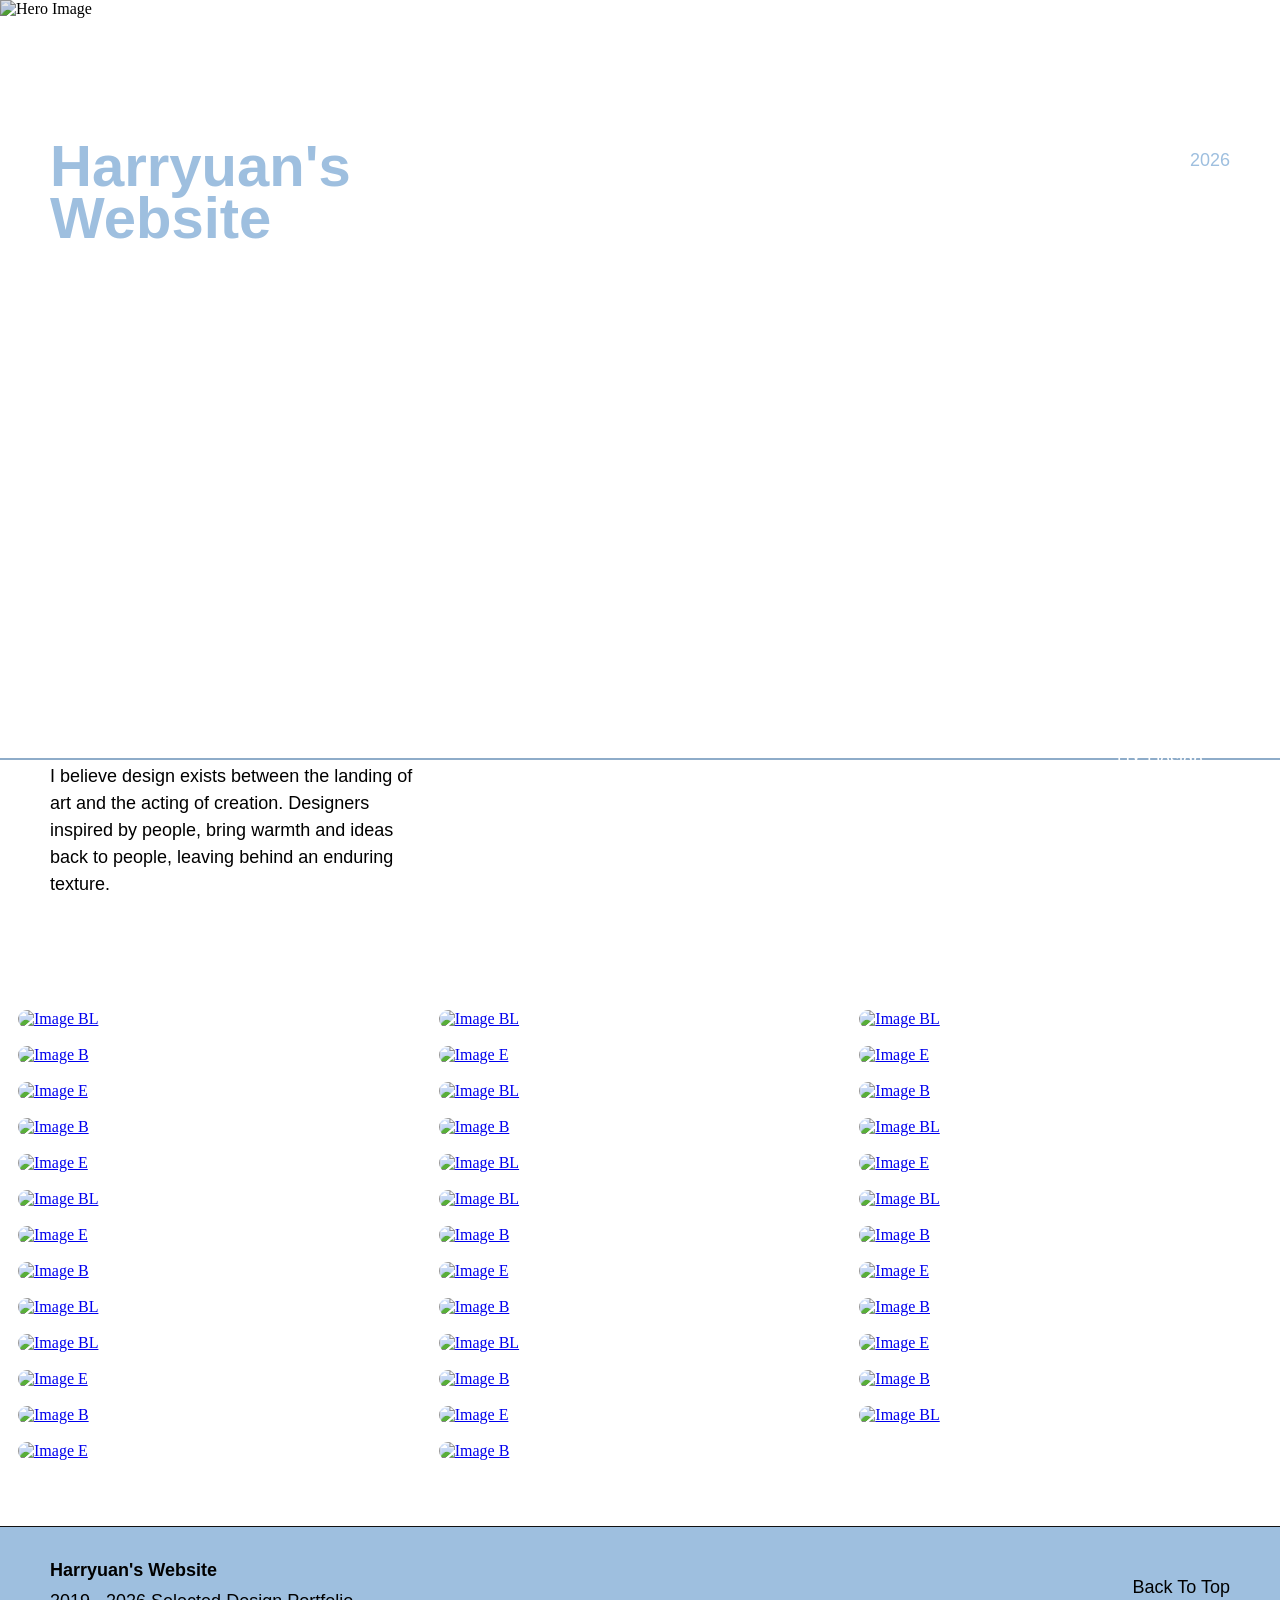
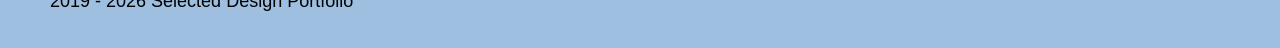
==== index.html @ 05ed98d7 "Rename home.html to index.html" ====
<!DOCTYPE html>
<html lang="en">
<head>
<meta charset="UTF-8">
	<meta name="viewport" content="width=device-width, initial-scale=1.0">
	<title>Harryuan's Website</title>
<link rel="stylesheet" href="StyleSheet.css">
</head>



<body>
  
  <nav class="top-nav nav-white">
    <ul>
      <li><a href="home.html">Home</a></li>
      <li><a href="catalog.html">Catalog</a></li>
      <li><a href="contact.html">Contact</a></li>
      </ul>
  </nav>

  <img class="hero-image" src="hero image.jpeg" alt="Hero Image">
  
  <div class="hero-content">
    <div class="left-column">
      <h1 class="title">Harryuan's<br>Website</h1>
      <p class="intro">
        My name is Harry Yuan. I was born in 2005
        in Hangzhou, China. I majored in design, and
        I love indie rock and football.
      </p>
      <p class="statement">
        I believe design exists between the landing
        of art and the acting of creation. Designers
        inspired by people, bring warmth and ideas
        back to people, leaving behind an enduring
        texture.
      </p>
    </div>
    <div class="right-column">
      <div class="year">2026</div>
      <ul class="menu">
        <li><a href="visual.html">Visual Design</a></li>
        <li><a href="ux.html">UX Design</a></li>
        <li><a href="installation.html">Installation Art</a></li>
      </ul>
    </div>
  </div>

  <main class="masonry">
    <div class="card">
      <a href="urban.html"><img src="Urban Blocks3.jpg" alt="Image BL"></a>
    </div>
    <div class="card">
      <a href="yuntage.html"><img src="Yuntage Party1.jpg" alt="Image B"></a>
    </div>
    <div class="card">
      <a href="spark.html"><img src="Spark1.jpg" alt="Image E"></a>
    </div>
    <div class="card">
      <a href="diaphragm.html"><img src="Diaphragm1.JPG" alt="Image B"></a>
    </div>
    <div class="card">
      <a href="spark.html"><img src="Spark2.jpg" alt="Image E"></a>
    </div>
    <div class="card">
      <a href="urban.html"><img src="Urban Blocks1.jpeg" alt="Image BL"></a>
    </div>
    <div class="card">
      <a href="twosides.html"><img src="Two Sides2.jpg" alt="Image E"></a>
    </div>
    <div class="card">
      <a href="twosides.html"><img src="Two Sides1.jpg" alt="Image B"></a>
    </div>
    <div class="card">
      <a href="gift.html"><img src="The Gift1.JPG" alt="Image BL"></a>
    </div>
    <div class="card">
      <a href="fieldlink.html"><img src="FieldLink1.jpg" alt="Image BL"></a>
    </div>
    <div class="card">
      <a href="yuntage.html"><img src="Yuntage Party5.jpg" alt="Image E"></a>
    </div>
    <div class="card">
      <a href="lake.html"><img src="Lake of Xi3.jpg" alt="Image B"></a>
    </div>
    <div class="card">
      <a href="urban.html"><img src="Urban Blocks8.jpg" alt="Image E"></a>
    </div>
    <div class="card">
      <a href="lake.html"><img src="Lake of Xi1.jpg" alt="Image BL"></a>
    </div>
    <div class="card">
      <a href="spark.html"><img src="Spark4.jpg" alt="Image E"></a>
    </div>
    <div class="card">
      <a href="urban.html"><img src="Urban Blocks2.jpg" alt="Image BL"></a>
    </div>
    <div class="card">
      <a href="urban.html"><img src="Urban Blocks4.jpg" alt="Image B"></a>
    </div>
    <div class="card">
      <a href="lake.html"><img src="Lake of Xi2.jpg" alt="Image BL"></a>
    </div>
    <div class="card">
      <a href="yuntage.html"><img src="Yuntage Party6.jpg" alt="Image BL"></a>
    </div>
    <div class="card">
      <a href="twosides.html"><img src="Two Sides3.jpg" alt="Image B"></a>
    </div>
    <div class="card">
      <a href="spark.html"><img src="Spark3.jpg" alt="Image E"></a>
    </div>
    <div class="card">
      <a href="yuntage.html"><img src="Yuntage Party2.jpg" alt="Image B"></a>
    </div>
    <div class="card">
      <a href="urban.html"><img src="Urban Blocks5.jpeg" alt="Image BL"></a>
    </div>
    <div class="card">
      <a href="diaphragm.html"><img src="Diaphragm3.JPG" alt="Image B"></a>
    </div>
    <div class="card">
      <a href="yuntage.html"><img src="Yuntage Party4.jpg" alt="Image E"></a>
    </div>
    <div class="card">
      <a href="diaphragm.html"><img src="Diaphragm2.JPG" alt="Image B"></a>
    </div>
    <div class="card">
      <a href="urban.html"><img src="Urban Blocks6.jpeg" alt="Image BL"></a>
    </div>
    <div class="card">
      <a href="fieldlink.html"><img src="FieldLink2.jpg" alt="Image E"></a>
    </div>
    <div class="card">
      <a href="diaphragm.html"><img src="Diaphragm5.jpg" alt="Image B"></a>
    </div>
    <div class="card">
      <a href="twosides.html"><img src="Two Sides4.jpg" alt="Image BL"></a>
    </div>
    <div class="card">
      <a href="lake.html"><img src="Lake of Xi4.jpg" alt="Image E"></a>
    </div>
    <div class="card">
      <a href="gift.html"><img src="The Gift2.JPG" alt="Image BL"></a>
    </div>
    <div class="card">
      <a href="diaphragm.html"><img src="Diaphragm4.jpg" alt="Image B"></a>
    </div>
    <div class="card">
      <a href="yuntage.html"><img src="Yuntage Party3.jpg" alt="Image E"></a>
    </div>
    <div class="card">
      <a href="gift.html"><img src="The Gift4.JPG" alt="Image B"></a>
    </div>
    <div class="card">
      <a href="diaphragm.html"><img src="Diaphragm6.jpg" alt="Image E"></a>
    </div>
    <div class="card">
      <a href="gift.html"><img src="The Gift5.JPG" alt="Image B"></a>
    </div>
    <div class="card">
      <a href="urban.html"><img src="Urban Blocks7.jpeg" alt="Image BL"></a>
    </div>
  </main>

  <footer class="site-footer">
    <div class="footer-left">
      <h2>Harryuan's Website</h2>
      <p>2019 - 2026 Selected Design Portfolio</p>
    </div>

    <div class="footer-right">
      <a href="#">Back To Top</a>
    </div>
  </footer>


</body>
</html>
---- StyleSheet.css ----
@charset "UTF-8";

@font-face {
    font-family: "MiSans-Thin";
    src: url("fonts/MiSans-Thin.ttf") format("truetype");

}
@font-face {
    font-family: "MiSans-ExtraLight";
    src: url("fonts/MiSans-ExtraLight.ttf") format("truetype");

}
@font-face {
    font-family: "MiSans-Light";
    src: url("fonts/MiSans-Light.ttf") format("truetype");

}
@font-face {
    font-family: "MiSans-Regular";
    src: url("fonts/MiSans-Regular.ttf") format("truetype");

}
@font-face {
    font-family: "MiSans-Medium";
    src: url("fonts/MiSans-Medium.ttf") format("truetype");

}
@font-face {
    font-family: "MiSans-Semibold";
    src: url("fonts/MiSans-Semibold.ttf") format("truetype");
}
@font-face {
    font-family: "MiSans-Bold";
    src: url("fonts/MiSans-Bold.ttf") format("truetype");
}
@font-face {
    font-family: "MiSans-Heavy";
    src: url("fonts/MiSans-Heavy.ttf") format("truetype");
}


/* Universal Rule */
* {
    box-sizing: border-box;
}

html {
    -webkit-text-size-adjust: 100%;
}

body {
    margin: 0;
}


/* top nav */
.top-nav {
    position: absolute;
    top: 50px;
    left: 45%;
    z-index: 10;

    /* glass effect */
    backdrop-filter: blur(3px);
    border-radius: 50px;
    padding: 10px 50px;
}

.top-nav ul {
    display: flex;
    gap: 120px;
    list-style: none;
    margin: 0;
    padding: 0;
    align-items: center;
}

.nav-white a {
    color: white;
}

.nav-black a {
    color: black;
}

.top-nav a {
    text-decoration: none;
    font-size: 20px;
    font-family: "MiSans-Medium", Arial, sans-serif;
}

.top-nav a:hover {
    color: #ffd54a;
}

.hero-image {
    width: 100%;
    height: auto;
    display: block;
    filter: brightness(0.9);
    border-bottom: 2px solid #9ebfdf;
}


/* hero */
.hero-content {
    position: absolute;
    inset: 0;
    z-index: 5;
    padding: 15px 70px 15px 70px;
    display: flex;
    pointer-events: none;
}

.title {
    font-size: 65px;
    line-height: 0.9;
    color: #9ebfdf;
    font-family: "MiSans-Medium", Arial, sans-serif;
}

.left-column {
    display: flex;
    flex-direction: column;
    max-width: 550px;
}

.intro {
    margin-top: 65%;
    color: white;
    font-size: 20px;
    line-height: 1.5;
    font-family: "MiSans-Medium", Arial, sans-serif;
}

.statement {
    margin-top: -4px;
    font-size: 20px;
    line-height: 1.5;
    color: black;
    font-family: "MiSans-Regular", Arial, sans-serif;
}

.right-column {
    margin-left: 630px;
    margin-top: 36%;
    display: flex;
    flex-direction: column;
    justify-content: space-between;
    align-items: flex-end;
}

.year {
    position: absolute;
    top: 60px;
    right: 80px;
    color: #9ebfdf;
    font-size: 20px;
    font-family: "MiSans-Semibold", Arial, sans-serif;
    text-align: right;
}

.menu {
    list-style: none;
    pointer-events: auto;
}

.menu li {
    text-align: left;
}

.menu a {
    text-decoration: none;
    color: white;
    line-height: 2;
    font-size: 20px;
    font-family: "MiSans-Regular", Arial, sans-serif;
    pointer-events: auto;
}

.menu a:hover {
    color: #ffd54a;
}


/* masonry */
.masonry {
    margin-top: 300px;
    margin-left: 10px;
    margin-right: 10px;
    column-count: 5;
    column-gap: 15px;
}
  
.card {
    margin-bottom: 20px;
    border-radius: 15px;
    overflow: hidden;
    background-color: white;
}
  
.card img {
    width: 100%;
    display: block;
}

.card a {
    display: block;
    cursor: pointer;
}


/* filter buttons */
.filter-container {
    display: flex;
    flex-direction: column;
    align-items: center;
    margin-top: 250px;
    gap: 30px;
    position: relative;
    z-index: 20;
}

.filter-row {
    display: flex;
    gap: 50px;
    justify-content: center;
}

.filter-btn {
    display: inline-block;
    padding: 10px 50px;
    font-size: 18px;
    font-family: "MiSans-Regular", Arial, sans-serif;
    background-color: transparent;
    border: 1.5px solid black;
    border-radius: 10px;
    color: black;
    text-decoration: none;
    cursor: pointer;
}

.filter-btn:hover {
    border-color: #ffd54a;
    color: #ffd54a;
}

.active-btn {
    display: inline-block;
    padding: 10px 50px;
    font-size: 18px;
    font-family: "MiSans-Medium", Arial, sans-serif;
    background-color: transparent;
    border: 2px solid #9ebfdf;
    color: #9ebfdf;
    border-radius: 10px;
    text-decoration: none;
    cursor: pointer;
}

.active-btn:hover {
    border-color: #ffd54a;
    color: #ffd54a;
}


/* portfolio */
.portfolio-main {
    margin-top: 30px;
    padding: 80px 70px 80px 70px;
}

.portfolio-grid {
    display: grid;
    grid-template-columns: repeat(3, 1fr);
    column-gap: 70px;
    row-gap: 90px;
}

.project-card img {
    width: 100%;
    height: 200px;
    object-fit: cover;
    display: block;
}

.project-info {
    margin-top: 30px;
}

.project-title {
    margin: 0;
    font-family: "MiSans-Semibold", Arial, sans-serif;
    display: flex;
    justify-content: space-between;
    align-items: center;
}

.title-left {
    display: flex;
    align-items: center;
    gap: 6px;
}

.title-en {
    font-family: "MiSans-Semibold", Arial, sans-serif;
}

.title-cn {
    font-family: "MiSans-Regular", Arial, sans-serif;
}

.title-date {
    color: #9ebfdf;
    font-family: "MiSans-Regular", Arial, sans-serif;
    font-size: 15px;
    white-space: nowrap;
}

.project-desc {
    margin: 0;
    font-size: 15px;
    line-height: 1.5;
    font-family: "MiSans-Regular", Arial, sans-serif;
}

.project-link {
    text-decoration: none;
    color: inherit;
    display: block;
}

.project-card:hover .project-info {
    color: #ffd54a;
}


/* contact */
.contact-main {
    padding-left: 70px;
    padding-top: 280px;
    padding-bottom: 50px;
}

.contact-block {
    margin-bottom: 100px;
}

.contact-label {
    font-size: 20px;
    font-family: "MiSans-Semibold", Arial, sans-serif;
}

.contact-big {
    font-size: 50px;
    line-height: 1.2;
    font-family: "MiSans-Bold", Arial, sans-serif;
    color: black;
    text-decoration: none;
    display: inline-block;
}

.contact-big:hover {
    color: #ffd54a;
}



/* footer */
.site-footer {
    margin-top: 80px;
    padding: 15px 70px 15px 70px;
    display: flex;
    justify-content: space-between;
    align-items: flex-start;
    background-color: #9ebfdf;
    align-items: center;
    border-top: 1px solid #111;
}

.footer-left h2 {
    font-size: 20px;
    margin-bottom: 10px;
    font-family: "MiSans-Semibold", Arial, sans-serif;
}
  
.footer-left p {
    font-size: 20px;
    margin-top: 0;
    font-family: "MiSans-Light", Arial, sans-serif;
}

.footer-right a {
    text-decoration: none;
    color: black;
    font-size: 20px;
    font-family: "MiSans-Medium", Arial, sans-serif;
  }

.footer-right a:hover {
    color: #ffd54a;
}



/* project detail page */
.project-detail-main {
    padding: 50px 80px 60px 80px;
}

.project-detail-title {
    margin: 0 0 60px 0;
    font-size: 60px;
    line-height: 1;
    font-family: "MiSans-Medium", Arial, sans-serif;
}

.project-title-row {
    display: flex;
    align-items: center;
    justify-content: space-between;
}

.back-btn {
    width: 40px;
    height: 40px;
    border-radius: 50%;
    background-color: #9ebfdf;
    display: inline-block;
    margin-bottom: 50px;
}

.back-btn:hover {
    background-color: #ffd54a;
}

.project-detail-hero {
    width: 100%;
    height: 540px;
    object-fit: cover;
    display: block;
}

.project-detail-info {
    margin-top: 50px;
    display: grid;
    grid-template-columns: 2fr 1.9fr 1fr;
    column-gap: 60px;
    align-items: start;
}

.project-detail-left p {
    margin: 0;
    font-size: 20px;
    line-height: 1.5;
    font-family: "MiSans-Medium", Arial, sans-serif;
}

.project-detail-middle p {
    margin: 0;
    font-size: 20px;
    line-height: 1.5;
    font-family: "MiSans-Regular", Arial, sans-serif;
    color: #8a8a8a;
}

.project-detail-right p {
    margin: 0;
    font-size: 18px;
    text-align: right;
    font-family: "MiSans-Regular", Arial, sans-serif;
    color: #8a8a8a;
}

.project-detail-right span {
    font-family: "MiSans-Semibold", Arial, sans-serif;
    color: black;
}

.carousel-container{
    position:relative;
    width:100%;
    height:auto;
    overflow: hidden;
}

.carousel{
    display:flex;
    transition:transform 0.5s ease-in-out;
}

.carousel-item{
   text-align:center;
   flex: 0 0 100%;
}

.carousel-item img{
   width:100%;
   height:600px;
   object-fit:cover;
}

button{
    position:absolute;
    top:50%;
    transform:translateY(-50%);
    background-color:#9ebfdf;
    color:white;
    padding:10px;
    cursor:pointer;
    font-size:18px;
}

button:hover{
    background-color:rgba(0, 0, 0, 0.7);
}

.prev{
    left:10px;
}

.next{
    right:10px;
}





/* medium screen layout*/
/* home page */
@media screen and (min-width: 611px) and (max-width: 1495px) {

    .top-nav {
        top: 42px;
        left: 50%;
        transform: translateX(-50%);
        padding: 10px 36px;
    }

    .top-nav ul {
        gap: 70px;
    }

    .top-nav a {
        font-size: 18px;
    }

    .hero-image {
        height: 760px;
        object-fit: cover;
    }

    .hero-content {
        padding: 20px 50px 20px 50px;
        flex-direction: column;
    }

    .title {
        margin-top: 120px;
        font-size: 58px;
        line-height: 0.9;
    }

    .left-column {
        max-width: 380px;
    }

    .intro {
        margin-top: 385px;
        font-size: 18px;
        line-height: 1.5;
    }

    .statement {
        font-size: 18px;
        line-height: 1.5;
    }

    .right-column {
        margin-left: 0;
        margin-top: 0;
        align-items: flex-start;
    }

    .year {
        top: 150px;
        right: 50px;
        font-size: 18px;
    }

    .menu {
        display: block;
        position: absolute;
        right: 50px;
        bottom: 70px;
        padding-left: 0;
    }

    .menu a {
        font-size: 18px;
        line-height: 2;
    }

    .masonry {
        margin-top: 250px;
        margin-left: 18px;
        margin-right: 18px;
        column-count: 3;
        column-gap: 18px;
    }

    .card {
        margin-bottom: 18px;
        border-radius: 12px;
    }

    .site-footer {
        margin-top: 60px;
        padding: 18px 50px;
    }

    .footer-left h2 {
        font-size: 18px;
    }

    .footer-left p {
        font-size: 18px;
    }

    .footer-right a {
        font-size: 18px;
    }

    /* catalog page */
    .filter-container {
        margin-top: 360px;
        gap: 26px;
    }

    .filter-row {
        gap: 28px;
        flex-wrap: wrap;
        padding: 0 50px;
    }

    .filter-btn,
    .active-btn {
        padding: 10px 34px;
        font-size: 17px;
        border-radius: 10px;
    }

    .portfolio-main {
        margin-top: 20px;
        padding: 60px 50px 70px 50px;
    }

    .portfolio-grid {
        grid-template-columns: repeat(2, 1fr);
        column-gap: 45px;
        row-gap: 75px;
    }

    .project-card img {
        height: 240px;
    }

    .project-info {
        margin-top: 22px;
    }

    .project-title {
        align-items: flex-start;
        gap: 10px;
    }

    .title-left {
        flex-wrap: wrap;
    }

    .title-en,
    .title-cn {
        font-size: 17px;
    }

    .title-date {
        font-size: 15px;
    }

    .project-desc {
        font-size: 15px;
        line-height: 1.5;
        margin-top: 6px;
    }

    /* project page */
    .project-detail-main {
        padding: 55px 50px 70px 50px;
    }

    .project-detail-title {
        font-size: 52px;
        margin-bottom: 45px;
        line-height: 0.95;
    }

    .back-btn {
        width: 38px;
        height: 38px;
        margin-bottom: 42px;
    }

    .carousel-item img {
        height: 500px;
        object-fit: cover;
    }

    button {
        padding: 9px;
        font-size: 17px;
    }

    .prev {
        left: 10px;
    }

    .next {
        right: 10px;
    }

    .project-detail-info {
        margin-top: 45px;
        grid-template-columns: 1.4fr 1.4fr 0.8fr;
        column-gap: 35px;
    }

    .project-detail-left p,
    .project-detail-middle p {
        font-size: 17px;
        line-height: 1.55;
    }

    .project-detail-right p {
        font-size: 15px;
        line-height: 1.5;
    }

    /* contact page */
    .contact-main {
        padding-left: 50px;
        padding-right: 50px;
        padding-top: 420px;
        padding-bottom: 60px;
    }

    .contact-block {
        margin-bottom: 80px;
    }

    .contact-label {
        font-size: 18px;
        margin-bottom: 15px;
        line-height: 1.5;
    }

    .contact-big {
        font-size: 42px;
        line-height: 1.15;
        word-break: break-word;
    }

    .second-block {
        margin-top: 30px;
    }

    .second-block .contact-big {
        font-size: 42px;
    }
}



/* small screen layout */

/* home page */

@media screen and (max-width: 610px) {

    .top-nav {
        top: 50px;
        left: 50%;
        transform: translateX(-50%);
        padding: 10px 20px;
    }

    .top-nav ul {
        gap: 30px;
    }

    .top-nav a {
        font-size: 15px;
    }

    .hero-image {
        height: 600px;
        object-fit: cover;
    }

    .hero-content {
        padding: 0px 30px 0px 30px;
        flex-direction: column;
    }

    .title {
        margin-top: 220px;
        font-size: 45px;
        line-height: 0.95;
    }

    .left-column {
        max-width: 80%;
    }

    .intro {
        margin-top: 188px;
        font-size: 15px;
        line-height: 1.5;
    }

    .statement {
        font-size: 15px;
        line-height: 1.5;
    }

    .right-column {
        margin-left: 0;
        margin-top: 0px;
    }

    .year {
        top: 230px;
        right: 30px;
        font-size: 15px;
    }

    .menu {
        display: none;
    }

    .masonry {
        margin-top: 200px;
        margin-left: 15px;
        margin-right: 15px;
        column-count: 2;
        column-gap: 15px;
    }

    .card {
        margin-bottom: 15px;
        border-radius: 10px;
    }

    .site-footer {
        margin-top: 50px;
        padding: 20px 25px;
        flex-direction: column;
        align-items: flex-start;
        gap: 15px;
    }

    .footer-left h2 {
        font-size: 15px;
    }

    .footer-left p {
        font-size: 15px;
    }

    .footer-right a {
        font-size: 15px;
    }


/* catalog page */

    .filter-container {
        margin-top: 420px;
        gap: 18px;
    }

    .filter-row {
        gap: 15px;
        flex-wrap: wrap;
        padding: 0 25px;
    }

    .filter-btn,
    .active-btn {
        padding: 8px 18px;
        font-size: 15px;
        border-radius: 8px;
    }

    .portfolio-main {
        margin-top: 10px;
        padding: 40px 25px 60px 25px;
    }

    .portfolio-grid {
        grid-template-columns: 1fr;
        row-gap: 70px;
    }

    .project-card img {
        height: 220px;
    }

    .project-info {
        margin-top: 15px;
    }    

    .title-en,
    .title-cn {
        font-size: 15px;
    }

    .title-date {
        font-size: 15px;
    }

    .project-desc {
        font-size: 14px;
        line-height: 1.5;
        margin-top: 5px;
    }


/* project page */

    .project-detail-main {
        padding: 40px 25px 50px 25px;
    }

    .project-title-row {
        align-items: flex-start;
    }

    .project-detail-title {
        font-size: 40px;
        margin-bottom: 35px;
        line-height: 0.95;
    }

    .back-btn {
        width: 34px;
        height: 34px;
        margin-bottom: 30px;
    }

    .carousel-container {
        overflow: hidden;
    }

    .carousel-item img {
        height: 300px;
        object-fit: cover;
    }

    button {
        padding: 8px;
        font-size: 15px;
    }

    .prev {
        left: 8px;
    }

    .next {
        right: 8px;
    }

    .project-detail-info {
        margin-top: 35px;
        grid-template-columns: 1fr;
        row-gap: 30px;
    }

    .project-detail-left p {
        font-size: 15px;
        line-height: 1.6;
    }

    .project-detail-middle p {
        font-size: 15px;
        line-height: 1.6;
    }

    .project-detail-right p {
        font-size: 14px;
        text-align: left;
    }



/* contact page */

    .contact-main {
        padding-left: 25px;
        padding-right: 25px;
        padding-top: 400px;
        padding-bottom: 40px;
    }

    .contact-block {
        margin-bottom: 50px;
    }

    .contact-label {
        font-size: 15px;
        margin-bottom: 12px;
    }

    .contact-big {
        font-size: 30px;
        line-height: 1.1;
    }

    .second-block .contact-big {
        font-size: 30px;
    }
}
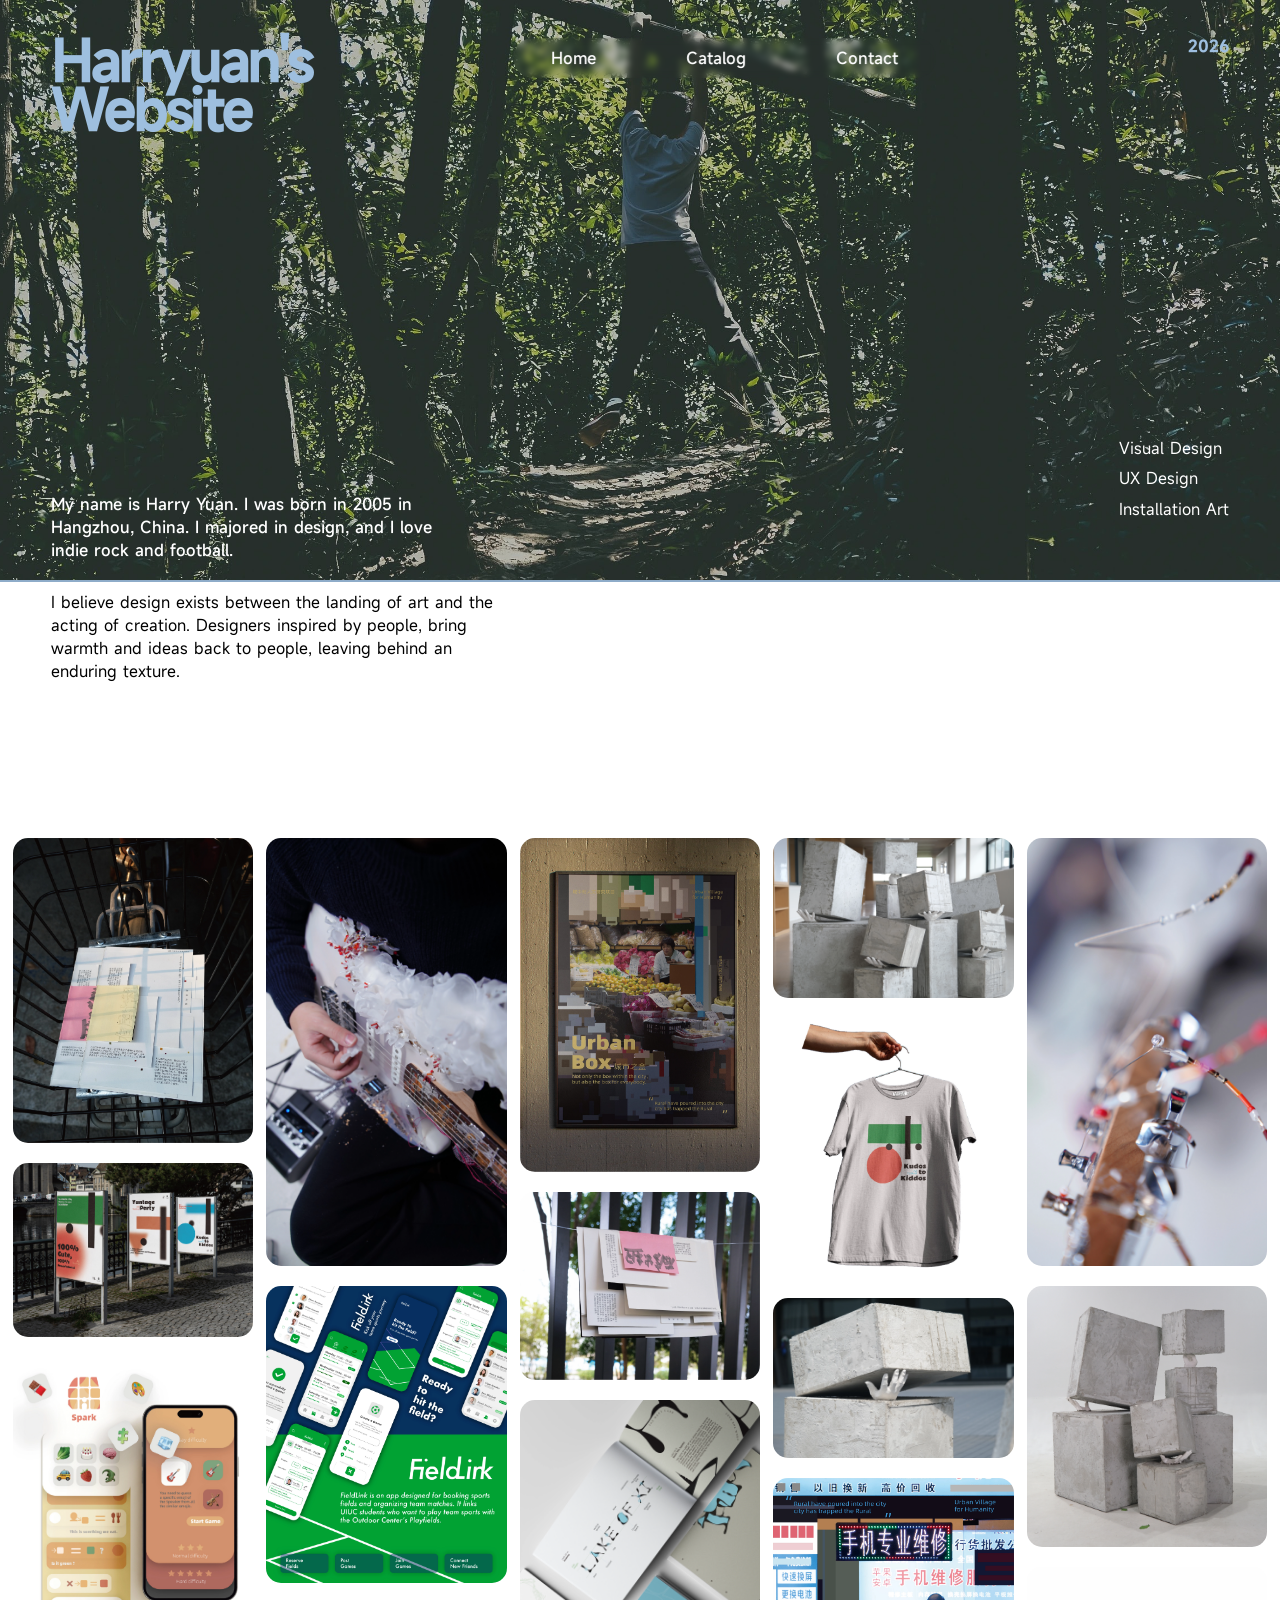
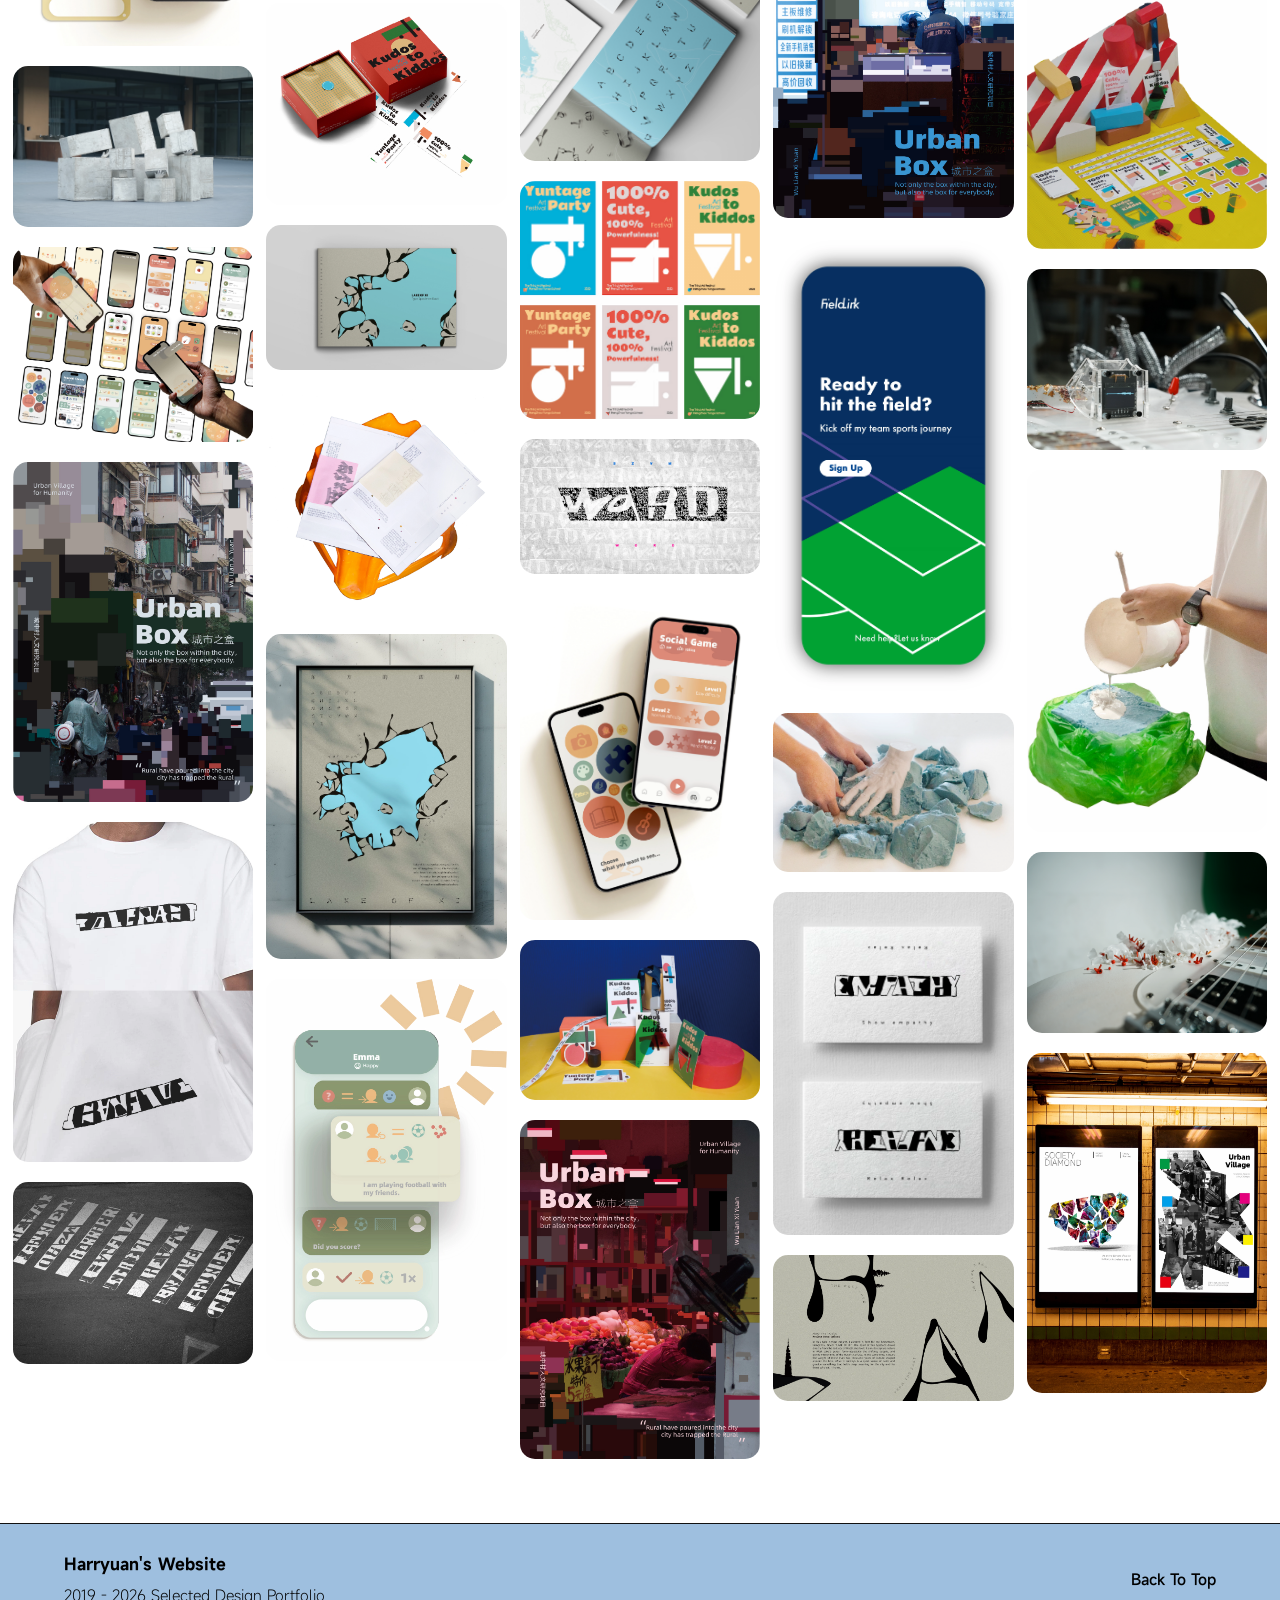
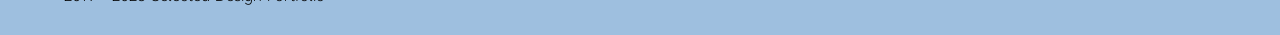
==== commit 6b3124bf: "Add files via upload" ====
--- a/index.html
+++ b/index.html
@@ -13,12 +13,13 @@
   
   <nav class="top-nav nav-white">
     <ul>
-      <li><a href="home.html">Home</a></li>
+      <li><a href="index.html">Home</a></li>
       <li><a href="catalog.html">Catalog</a></li>
       <li><a href="contact.html">Contact</a></li>
       </ul>
   </nav>
 
+  <section class="hero">
   <img class="hero-image" src="hero image.jpeg" alt="Hero Image">
   
   <div class="hero-content">
@@ -45,122 +46,123 @@
         <li><a href="installation.html">Installation Art</a></li>
       </ul>
     </div>
+    </section>
   </div>
 
   <main class="masonry">
     <div class="card">
-      <a href="urban.html"><img src="Urban Blocks3.jpg" alt="Image BL"></a>
+      <a href="urban.html"><img src="images/Urban Blocks3.webp" alt="Image BL"></a>
     </div>
     <div class="card">
-      <a href="yuntage.html"><img src="Yuntage Party1.jpg" alt="Image B"></a>
+      <a href="yuntage.html"><img src="images/Yuntage Party1.webp" alt="Image B"></a>
     </div>
     <div class="card">
-      <a href="spark.html"><img src="Spark1.jpg" alt="Image E"></a>
+      <a href="spark.html"><img src="images/Spark1.webp" alt="Image E"></a>
     </div>
     <div class="card">
-      <a href="diaphragm.html"><img src="Diaphragm1.JPG" alt="Image B"></a>
+      <a href="diaphragm.html"><img src="images/Diaphragm1.webp" alt="Image B"></a>
     </div>
     <div class="card">
-      <a href="spark.html"><img src="Spark2.jpg" alt="Image E"></a>
+      <a href="spark.html"><img src="images/Spark2.webp" alt="Image E"></a>
     </div>
     <div class="card">
-      <a href="urban.html"><img src="Urban Blocks1.jpeg" alt="Image BL"></a>
+      <a href="urban.html"><img src="images/Urban Blocks1.webp" alt="Image BL"></a>
     </div>
     <div class="card">
-      <a href="twosides.html"><img src="Two Sides2.jpg" alt="Image E"></a>
+      <a href="twosides.html"><img src="images/Two Sides2.webp" alt="Image E"></a>
     </div>
     <div class="card">
-      <a href="twosides.html"><img src="Two Sides1.jpg" alt="Image B"></a>
+      <a href="twosides.html"><img src="images/Two Sides1.webp" alt="Image B"></a>
     </div>
     <div class="card">
-      <a href="gift.html"><img src="The Gift1.JPG" alt="Image BL"></a>
+      <a href="gift.html"><img src="images/The Gift1.webp" alt="Image BL"></a>
     </div>
     <div class="card">
-      <a href="fieldlink.html"><img src="FieldLink1.jpg" alt="Image BL"></a>
+      <a href="fieldlink.html"><img src="images/FieldLink1.webp" alt="Image BL"></a>
     </div>
     <div class="card">
-      <a href="yuntage.html"><img src="Yuntage Party5.jpg" alt="Image E"></a>
+      <a href="yuntage.html"><img src="images/Yuntage Party5.webp" alt="Image E"></a>
     </div>
     <div class="card">
-      <a href="lake.html"><img src="Lake of Xi3.jpg" alt="Image B"></a>
+      <a href="lake.html"><img src="images/Lake of Xi3.webp" alt="Image B"></a>
     </div>
     <div class="card">
-      <a href="urban.html"><img src="Urban Blocks8.jpg" alt="Image E"></a>
+      <a href="urban.html"><img src="images/Urban Blocks8.webp" alt="Image E"></a>
     </div>
     <div class="card">
-      <a href="lake.html"><img src="Lake of Xi1.jpg" alt="Image BL"></a>
+      <a href="lake.html"><img src="images/Lake of Xi1.webp" alt="Image BL"></a>
     </div>
     <div class="card">
-      <a href="spark.html"><img src="Spark4.jpg" alt="Image E"></a>
+      <a href="spark.html"><img src="images/Spark4.webp" alt="Image E"></a>
     </div>
     <div class="card">
-      <a href="urban.html"><img src="Urban Blocks2.jpg" alt="Image BL"></a>
+      <a href="urban.html"><img src="images/Urban Blocks2.webp" alt="Image BL"></a>
     </div>
     <div class="card">
-      <a href="urban.html"><img src="Urban Blocks4.jpg" alt="Image B"></a>
+      <a href="urban.html"><img src="images/Urban Blocks4.webp" alt="Image B"></a>
     </div>
     <div class="card">
-      <a href="lake.html"><img src="Lake of Xi2.jpg" alt="Image BL"></a>
+      <a href="lake.html"><img src="images/Lake of Xi2.webp" alt="Image BL"></a>
     </div>
     <div class="card">
-      <a href="yuntage.html"><img src="Yuntage Party6.jpg" alt="Image BL"></a>
+      <a href="yuntage.html"><img src="images/Yuntage Party6.webp" alt="Image BL"></a>
     </div>
     <div class="card">
-      <a href="twosides.html"><img src="Two Sides3.jpg" alt="Image B"></a>
+      <a href="twosides.html"><img src="images/Two Sides3.webp" alt="Image B"></a>
     </div>
     <div class="card">
-      <a href="spark.html"><img src="Spark3.jpg" alt="Image E"></a>
+      <a href="spark.html"><img src="images/Spark3.webp" alt="Image E"></a>
     </div>
     <div class="card">
-      <a href="yuntage.html"><img src="Yuntage Party2.jpg" alt="Image B"></a>
+      <a href="yuntage.html"><img src="images/Yuntage Party2.webp" alt="Image B"></a>
     </div>
     <div class="card">
-      <a href="urban.html"><img src="Urban Blocks5.jpeg" alt="Image BL"></a>
+      <a href="urban.html"><img src="images/Urban Blocks5.webp" alt="Image BL"></a>
     </div>
     <div class="card">
-      <a href="diaphragm.html"><img src="Diaphragm3.JPG" alt="Image B"></a>
+      <a href="diaphragm.html"><img src="images/Diaphragm3.webp" alt="Image B"></a>
     </div>
     <div class="card">
-      <a href="yuntage.html"><img src="Yuntage Party4.jpg" alt="Image E"></a>
+      <a href="yuntage.html"><img src="images/Yuntage Party4.webp" alt="Image E"></a>
     </div>
     <div class="card">
-      <a href="diaphragm.html"><img src="Diaphragm2.JPG" alt="Image B"></a>
+      <a href="diaphragm.html"><img src="images/Diaphragm2.webp" alt="Image B"></a>
     </div>
     <div class="card">
-      <a href="urban.html"><img src="Urban Blocks6.jpeg" alt="Image BL"></a>
+      <a href="urban.html"><img src="images/Urban Blocks6.webp" alt="Image BL"></a>
     </div>
     <div class="card">
-      <a href="fieldlink.html"><img src="FieldLink2.jpg" alt="Image E"></a>
+      <a href="fieldlink.html"><img src="images/FieldLink2.webp" alt="Image E"></a>
     </div>
     <div class="card">
-      <a href="diaphragm.html"><img src="Diaphragm5.jpg" alt="Image B"></a>
+      <a href="diaphragm.html"><img src="images/Diaphragm5.webp" alt="Image B"></a>
     </div>
     <div class="card">
-      <a href="twosides.html"><img src="Two Sides4.jpg" alt="Image BL"></a>
+      <a href="twosides.html"><img src="images/Two Sides4.webp" alt="Image BL"></a>
     </div>
     <div class="card">
-      <a href="lake.html"><img src="Lake of Xi4.jpg" alt="Image E"></a>
+      <a href="lake.html"><img src="images/Lake of Xi4.webp" alt="Image E"></a>
     </div>
     <div class="card">
-      <a href="gift.html"><img src="The Gift2.JPG" alt="Image BL"></a>
+      <a href="gift.html"><img src="images/The Gift2.webp" alt="Image BL"></a>
     </div>
     <div class="card">
-      <a href="diaphragm.html"><img src="Diaphragm4.jpg" alt="Image B"></a>
+      <a href="diaphragm.html"><img src="images/Diaphragm4.webp" alt="Image B"></a>
     </div>
     <div class="card">
-      <a href="yuntage.html"><img src="Yuntage Party3.jpg" alt="Image E"></a>
+      <a href="yuntage.html"><img src="images/Yuntage Party3.webp" alt="Image E"></a>
     </div>
     <div class="card">
-      <a href="gift.html"><img src="The Gift4.JPG" alt="Image B"></a>
+      <a href="gift.html"><img src="images/The Gift4.webp" alt="Image B"></a>
     </div>
     <div class="card">
-      <a href="diaphragm.html"><img src="Diaphragm6.jpg" alt="Image E"></a>
+      <a href="diaphragm.html"><img src="images/Diaphragm6.webp" alt="Image E"></a>
     </div>
     <div class="card">
-      <a href="gift.html"><img src="The Gift5.JPG" alt="Image B"></a>
+      <a href="gift.html"><img src="images/The Gift5.webp" alt="Image B"></a>
     </div>
     <div class="card">
-      <a href="urban.html"><img src="Urban Blocks7.jpeg" alt="Image BL"></a>
+      <a href="urban.html"><img src="images/Urban Blocks7.webp" alt="Image BL"></a>
     </div>
   </main>
 
--- a/StyleSheet.css
+++ b/StyleSheet.css
@@ -56,23 +56,33 @@
 /* top nav */
 .top-nav {
     position: absolute;
-    top: 50px;
-    left: 45%;
+
+    top: clamp(1.5rem, 3vw, 3.125rem);
+    left: 50%;
+    transform: translateX(-30%);
+
     z-index: 10;
 
     /* glass effect */
     backdrop-filter: blur(3px);
-    border-radius: 50px;
-    padding: 10px 50px;
+    border-radius: 999px;
+
+    padding:
+        clamp(0.5rem, 0.7vw, 0.625rem)
+        clamp(1.8rem, 3vw, 3.125rem);
+
+    white-space: nowrap;
 }
 
 .top-nav ul {
     display: flex;
-    gap: 120px;
+    align-items: center;
+
+    gap: clamp(2.5rem, 7vw, 7.5rem);
+
     list-style: none;
     margin: 0;
     padding: 0;
-    align-items: center;
 }
 
 .nav-white a {
@@ -85,8 +95,11 @@
 
 .top-nav a {
     text-decoration: none;
-    font-size: 20px;
+
+    font-size: clamp(0.95rem, 1.25vw, 1.25rem);
     font-family: "MiSans-Medium", Arial, sans-serif;
+
+    transition: color 0.2s ease;
 }
 
 .top-nav a:hover {
@@ -103,64 +116,107 @@
 
 
 /* hero */
+.hero {
+    position: relative;
+    width: 100%;
+    aspect-ratio: 2.2 / 1;
+    margin-bottom: clamp(7rem, 10vw, 11rem);
+}
+
+.hero-image {
+    position: absolute;
+    inset: 0;
+    width: 100%;
+    height: 100%;
+    object-fit: cover;
+    object-position: center;
+    display: block;
+}
+
 .hero-content {
     position: absolute;
     inset: 0;
     z-index: 5;
-    padding: 15px 70px 15px 70px;
-    display: flex;
+
+    padding:
+        clamp(1.5rem, 3vw, 3.8rem)
+        clamp(1.5rem, 4vw, 5rem)
+        clamp(1rem, 1.5vw, 2rem);
+
+    display: flex;
+    justify-content: space-between;
+
     pointer-events: none;
 }
 
+/* left */
+.left-column {
+    width: min(36%, 34rem);
+    display: flex;
+    flex-direction: column;
+    align-items: flex-start;
+}
+
 .title {
-    font-size: 65px;
-    line-height: 0.9;
+    margin: 0;
+
+    font-size: clamp(2.8rem, 4.3vw, 5rem);
+    line-height: 0.88;
+    letter-spacing: -0.04em;
+
     color: #9ebfdf;
     font-family: "MiSans-Medium", Arial, sans-serif;
 }
 
-.left-column {
+.intro {
+    margin: auto 0 0;
+    width: 100%;
+
+    color: white;
+    font-size: clamp(0.95rem, 1.25vw, 1.3rem);
+    line-height: 1.45;
+
+    font-family: "MiSans-Medium", Arial, sans-serif;
+}
+
+.statement {
+    position: absolute;
+    top: 100%;
+    left: clamp(1.5rem, 4vw, 5rem);
+
+    width: min(34rem, 36%);
+    margin: 0;
+    padding-top: clamp(0.4rem, 0.7vw, 0.8rem);
+
+    color: black;
+    font-size: clamp(0.95rem, 1.25vw, 1.3rem);
+    line-height: 1.45;
+
+    font-family: "MiSans-Regular", Arial, sans-serif;
+}
+
+/* right */
+.right-column {
     display: flex;
     flex-direction: column;
-    max-width: 550px;
-}
-
-.intro {
-    margin-top: 65%;
-    color: white;
-    font-size: 20px;
-    line-height: 1.5;
-    font-family: "MiSans-Medium", Arial, sans-serif;
-}
-
-.statement {
-    margin-top: -4px;
-    font-size: 20px;
-    line-height: 1.5;
-    color: black;
-    font-family: "MiSans-Regular", Arial, sans-serif;
-}
-
-.right-column {
-    margin-left: 630px;
-    margin-top: 36%;
-    display: flex;
-    flex-direction: column;
-    justify-content: space-between;
     align-items: flex-end;
+    justify-content: flex-start;
+    height: 100%;
 }
 
 .year {
-    position: absolute;
-    top: 60px;
-    right: 80px;
     color: #9ebfdf;
-    font-size: 20px;
+    font-size: clamp(0.95rem, 1.25vw, 1.3rem);
+    line-height: 1;
+
     font-family: "MiSans-Semibold", Arial, sans-serif;
     text-align: right;
 }
 
 .menu {
+    margin-top: auto;
+    margin-bottom: clamp(2rem, 3vw, 4rem);
+    padding: 0;
     list-style: none;
     pointer-events: auto;
 }
@@ -170,10 +226,14 @@
 }
 
 .menu a {
+    display: block;
+
     text-decoration: none;
     color: white;
-    line-height: 2;
-    font-size: 20px;
+
+    line-height: 1.9;
+    font-size: clamp(0.95rem, 1.25vw, 1.3rem);
+
     font-family: "MiSans-Regular", Arial, sans-serif;
     pointer-events: auto;
 }
@@ -185,11 +245,11 @@
 
 /* masonry */
 .masonry {
-    margin-top: 300px;
-    margin-left: 10px;
-    margin-right: 10px;
+    margin-top: clamp(15rem, 20vw, 30rem);
+    margin-left: clamp(0.8rem, 1vw, 1.2rem);
+    margin-right: clamp(0.8rem, 1vw, 1.2rem);
     column-count: 5;
-    column-gap: 15px;
+    column-gap: clamp(0.75rem, 1vw, 1rem);
 }
   
 .card {
@@ -215,29 +275,43 @@
     display: flex;
     flex-direction: column;
     align-items: center;
-    margin-top: 250px;
-    gap: 30px;
+    margin-top: clamp(8rem, 14vw, 15.625rem);
+    gap: clamp(1rem, 2vw, 1.875rem);
     position: relative;
     z-index: 20;
+    padding-inline: clamp(1rem, 3vw, 3rem);
 }
 
 .filter-row {
     display: flex;
-    gap: 50px;
     justify-content: center;
-}
-
-.filter-btn {
+    flex-wrap: wrap;
+    gap:
+        clamp(0.75rem, 1.5vw, 1.875rem)
+        clamp(1rem, 3vw, 3.125rem);
+}
+
+.filter-btn,
+.active-btn {
     display: inline-block;
-    padding: 10px 50px;
-    font-size: 18px;
-    font-family: "MiSans-Regular", Arial, sans-serif;
+    padding:
+        clamp(0.5rem, 0.8vw, 0.625rem)
+        clamp(1.5rem, 3vw, 3.125rem);
+    font-size: clamp(0.9rem, 1.1vw, 1.125rem);
     background-color: transparent;
-    border: 1.5px solid black;
-    border-radius: 10px;
-    color: black;
+    border-radius: clamp(0.5rem, 0.7vw, 0.625rem);
     text-decoration: none;
     cursor: pointer;
+    white-space: nowrap;
+    transition:
+        color 0.2s ease,
+        border-color 0.2s ease;
+}
+
+.filter-btn {
+    font-family: "MiSans-Regular", Arial, sans-serif;
+    border: 1.5px solid black;
+    color: black;
 }
 
 .filter-btn:hover {
@@ -246,16 +320,9 @@
 }
 
 .active-btn {
-    display: inline-block;
-    padding: 10px 50px;
-    font-size: 18px;
     font-family: "MiSans-Medium", Arial, sans-serif;
-    background-color: transparent;
     border: 2px solid #9ebfdf;
     color: #9ebfdf;
-    border-radius: 10px;
-    text-decoration: none;
-    cursor: pointer;
 }
 
 .active-btn:hover {
@@ -266,61 +333,76 @@
 
 /* portfolio */
 .portfolio-main {
-    margin-top: 30px;
-    padding: 80px 70px 80px 70px;
+    margin-top: clamp(1.25rem, 2vw, 1.875rem);
+
+    padding:
+        clamp(3rem, 5vw, 5rem)
+        clamp(1.5rem, 4vw, 4.375rem);
 }
 
 .portfolio-grid {
     display: grid;
-    grid-template-columns: repeat(3, 1fr);
-    column-gap: 70px;
-    row-gap: 90px;
+    grid-template-columns: repeat(3, minmax(0, 1fr));
+
+    column-gap: clamp(1.5rem, 4vw, 4.375rem);
+    row-gap: clamp(3rem, 6vw, 5.625rem);
 }
 
 .project-card img {
     width: 100%;
-    height: 200px;
+    aspect-ratio: 16 / 9;
+    height: auto;
+
     object-fit: cover;
     display: block;
 }
 
 .project-info {
-    margin-top: 30px;
+    margin-top: clamp(1rem, 2vw, 1.875rem);
 }
 
 .project-title {
     margin: 0;
-    font-family: "MiSans-Semibold", Arial, sans-serif;
+
     display: flex;
     justify-content: space-between;
     align-items: center;
+    gap: 1rem;
+    font-family: "MiSans-Semibold", Arial, sans-serif;
 }
 
 .title-left {
     display: flex;
     align-items: center;
-    gap: 6px;
+    flex-wrap: wrap;
+
+    gap: clamp(0.25rem, 0.5vw, 0.375rem);
 }
 
 .title-en {
     font-family: "MiSans-Semibold", Arial, sans-serif;
+    font-size: clamp(0.95rem, 1.2vw, 1.15rem);
 }
 
 .title-cn {
     font-family: "MiSans-Regular", Arial, sans-serif;
+    font-size: clamp(0.9rem, 1.1vw, 1.05rem);
 }
 
 .title-date {
     color: #9ebfdf;
     font-family: "MiSans-Regular", Arial, sans-serif;
-    font-size: 15px;
+
+    font-size: clamp(0.8rem, 0.95vw, 0.9375rem);
     white-space: nowrap;
 }
 
 .project-desc {
     margin: 0;
-    font-size: 15px;
+
+    font-size: clamp(0.85rem, 1vw, 0.9375rem);
     line-height: 1.5;
+
     font-family: "MiSans-Regular", Arial, sans-serif;
 }
 
@@ -337,22 +419,22 @@
 
 /* contact */
 .contact-main {
-    padding-left: 70px;
-    padding-top: 280px;
-    padding-bottom: 50px;
+    padding-left: clamp(24px, 5vw, 70px);
+    padding-top: clamp(200px, 20vw, 280px);
+    padding-bottom: clamp(30px, 4vw, 50px);
 }
 
 .contact-block {
-    margin-bottom: 100px;
+    margin-bottom: clamp(50px, 8vw, 100px);
 }
 
 .contact-label {
-    font-size: 20px;
+    font-size: clamp(0.95rem, 1.1vw, 1.25rem);
     font-family: "MiSans-Semibold", Arial, sans-serif;
 }
 
 .contact-big {
-    font-size: 50px;
+    font-size: clamp(2rem, 4vw, 3.125rem);
     line-height: 1.2;
     font-family: "MiSans-Bold", Arial, sans-serif;
     color: black;
@@ -368,34 +450,35 @@
 
 /* footer */
 .site-footer {
-    margin-top: 80px;
-    padding: 15px 70px 15px 70px;
+    margin-top: clamp(50px, 5vw, 80px);
+    padding: clamp(12px, 1.2vw, 15px) clamp(24px, 5vw, 70px);
+
     display: flex;
     justify-content: space-between;
-    align-items: flex-start;
+    align-items: center;
+
     background-color: #9ebfdf;
-    align-items: center;
     border-top: 1px solid #111;
 }
 
 .footer-left h2 {
-    font-size: 20px;
-    margin-bottom: 10px;
+    margin-bottom: clamp(6px, 0.8vw, 10px);
+    font-size: clamp(1rem, 1.2vw, 1.25rem);   /* 16px → 20px */
     font-family: "MiSans-Semibold", Arial, sans-serif;
 }
-  
+
 .footer-left p {
-    font-size: 20px;
     margin-top: 0;
+    font-size: clamp(0.95rem, 1.1vw, 1.25rem); /* 15~20px */
     font-family: "MiSans-Light", Arial, sans-serif;
 }
 
 .footer-right a {
     text-decoration: none;
     color: black;
-    font-size: 20px;
+    font-size: clamp(0.95rem, 1.1vw, 1.25rem);
     font-family: "MiSans-Medium", Arial, sans-serif;
-  }
+}
 
 .footer-right a:hover {
     color: #ffd54a;
@@ -405,12 +488,15 @@
 
 /* project detail page */
 .project-detail-main {
-    padding: 50px 80px 60px 80px;
+    padding: clamp(30px, 4vw, 80px)
+             clamp(30px, 5vw, 80px)
+             clamp(40px, 4vw, 60px)
+             clamp(30px, 5vw, 80px);
 }
 
 .project-detail-title {
-    margin: 0 0 60px 0;
-    font-size: 60px;
+    margin: 0 0 clamp(35px, 4vw, 60px) 0;
+    font-size: clamp(40px, 4vw, 60px);
     line-height: 1;
     font-family: "MiSans-Medium", Arial, sans-serif;
 }
@@ -422,12 +508,12 @@
 }
 
 .back-btn {
-    width: 40px;
-    height: 40px;
+    width: clamp(30px, 2.8vw, 40px);
+    height: clamp(30px, 2.8vw, 40px);
     border-radius: 50%;
     background-color: #9ebfdf;
     display: inline-block;
-    margin-bottom: 50px;
+    margin-bottom: clamp(30px, 3.5vw, 50px);
 }
 
 .back-btn:hover {
@@ -436,29 +522,30 @@
 
 .project-detail-hero {
     width: 100%;
-    height: 540px;
+    aspect-ratio: 2.25 / 1;
+    height: auto;
     object-fit: cover;
     display: block;
 }
 
 .project-detail-info {
-    margin-top: 50px;
+    margin-top: clamp(30px, 3.5vw, 50px);
     display: grid;
     grid-template-columns: 2fr 1.9fr 1fr;
-    column-gap: 60px;
+    column-gap: clamp(25px, 4vw, 60px);
     align-items: start;
 }
 
 .project-detail-left p {
     margin: 0;
-    font-size: 20px;
+    font-size: clamp(16px, 1.3vw, 20px);
     line-height: 1.5;
     font-family: "MiSans-Medium", Arial, sans-serif;
 }
 
 .project-detail-middle p {
     margin: 0;
-    font-size: 20px;
+    font-size: clamp(16px, 1.3vw, 20px);
     line-height: 1.5;
     font-family: "MiSans-Regular", Arial, sans-serif;
     color: #8a8a8a;
@@ -466,7 +553,7 @@
 
 .project-detail-right p {
     margin: 0;
-    font-size: 18px;
+    font-size: clamp(15px, 1.15vw, 18px);
     text-align: right;
     font-family: "MiSans-Regular", Arial, sans-serif;
     color: #8a8a8a;
@@ -477,38 +564,39 @@
     color: black;
 }
 
-.carousel-container{
-    position:relative;
-    width:100%;
-    height:auto;
+.carousel-container {
+    position: relative;
+    width: 100%;
+    height: auto;
     overflow: hidden;
 }
 
-.carousel{
-    display:flex;
-    transition:transform 0.5s ease-in-out;
-}
-
-.carousel-item{
-   text-align:center;
-   flex: 0 0 100%;
-}
-
-.carousel-item img{
-   width:100%;
-   height:600px;
-   object-fit:cover;
+.carousel {
+    display: flex;
+    transition: transform 0.5s ease-in-out;
+}
+
+.carousel-item {
+    text-align: center;
+    flex: 0 0 100%;
+}
+
+.carousel-item img {
+    width: 100%;
+    aspect-ratio: 2.25 / 1;
+    height: auto;
+    object-fit: cover;
 }
 
 button{
-    position:absolute;
-    top:50%;
-    transform:translateY(-50%);
-    background-color:#9ebfdf;
-    color:white;
-    padding:10px;
-    cursor:pointer;
-    font-size:18px;
+    position: absolute;
+    top: 50%;
+    transform: translateY(-50%);
+    background-color: #9ebfdf;
+    color: white;
+    padding: clamp(8px, 1vw, 14px);
+    font-size: clamp(14px, 1.2vw, 20px);
+    cursor: pointer;
 }
 
 button:hover{
@@ -527,266 +615,121 @@
 
 
 
-/* medium screen layout*/
-/* home page */
-@media screen and (min-width: 611px) and (max-width: 1495px) {
-
+/* ipad screen layout*/
+@media (max-width: 1100px) {
+
+    /* home page */
+    .hero {
+        aspect-ratio: 1.9 / 1;
+    }
+
+    .hero-content {
+        padding: 2rem 2.5rem;
+    }
+
+    .title {
+        font-size: clamp(2.6rem, 4vw, 3.5rem);
+    }
+
+    .year {
+        font-size: clamp(0.85rem, 1vw, 1rem);;
+    }
+
+    .intro {
+        margin: auto 0 0;
+        max-width: 35rem;
+        transform: translateY(20px);
+        font-size: clamp(0.85rem, 1vw, 1rem);
+    }
+
+    .right-column {
+        width: 22%;
+    }
+
+    .menu {
+        margin-top: auto;
+        margin-bottom: 0.5rem;
+    }
+
+    .menu li a{
+        font-size: clamp(0.85rem, 1vw, 1rem);
+    }
+
+    .statement {
+        left: 2.5rem;
+        width: 35%;
+        padding-top: 0.5rem;
+        font-size: clamp(0.85rem, 1vw, 1rem);
+    }
+
+    /* Nav */
     .top-nav {
-        top: 42px;
-        left: 50%;
-        transform: translateX(-50%);
-        padding: 10px 36px;
+        top: clamp(1.5rem, 2vw, 2rem);
+        padding:
+            clamp(0.45rem, 0.6vw, 0.55rem)
+            clamp(1.5rem, 2.2vw, 2.2rem);
     }
 
     .top-nav ul {
-        gap: 70px;
+        gap: clamp(2rem, 4vw, 4rem);
     }
 
     .top-nav a {
-        font-size: 18px;
-    }
-
-    .hero-image {
-        height: 760px;
-        object-fit: cover;
-    }
-
-    .hero-content {
-        padding: 20px 50px 20px 50px;
-        flex-direction: column;
-    }
-
-    .title {
-        margin-top: 120px;
-        font-size: 58px;
-        line-height: 0.9;
-    }
-
-    .left-column {
-        max-width: 380px;
-    }
-
-    .intro {
-        margin-top: 385px;
-        font-size: 18px;
-        line-height: 1.5;
-    }
-
-    .statement {
-        font-size: 18px;
-        line-height: 1.5;
-    }
-
-    .right-column {
-        margin-left: 0;
-        margin-top: 0;
-        align-items: flex-start;
-    }
-
-    .year {
-        top: 150px;
-        right: 50px;
-        font-size: 18px;
-    }
-
-    .menu {
-        display: block;
-        position: absolute;
-        right: 50px;
-        bottom: 70px;
-        padding-left: 0;
-    }
-
-    .menu a {
-        font-size: 18px;
-        line-height: 2;
-    }
-
+        font-size: clamp(0.9rem, 1vw, 2rem);
+    }
+
+    /* masonry */
     .masonry {
-        margin-top: 250px;
-        margin-left: 18px;
-        margin-right: 18px;
+        column-count: 4;
+    }
+
+    /* catalog */
+    .portfolio-grid {
+        grid-template-columns: repeat(2, minmax(0, 1fr));
+    }
+}
+
+@media (max-width: 900px) {
+    
+    /* masonry */
+    .masonry {
         column-count: 3;
-        column-gap: 18px;
-    }
-
-    .card {
-        margin-bottom: 18px;
-        border-radius: 12px;
-    }
-
-    .site-footer {
-        margin-top: 60px;
-        padding: 18px 50px;
-    }
-
-    .footer-left h2 {
-        font-size: 18px;
-    }
-
-    .footer-left p {
-        font-size: 18px;
-    }
-
-    .footer-right a {
-        font-size: 18px;
-    }
-
-    /* catalog page */
-    .filter-container {
-        margin-top: 360px;
-        gap: 26px;
-    }
-
-    .filter-row {
-        gap: 28px;
-        flex-wrap: wrap;
-        padding: 0 50px;
-    }
-
-    .filter-btn,
-    .active-btn {
-        padding: 10px 34px;
-        font-size: 17px;
-        border-radius: 10px;
-    }
-
-    .portfolio-main {
-        margin-top: 20px;
-        padding: 60px 50px 70px 50px;
-    }
-
-    .portfolio-grid {
-        grid-template-columns: repeat(2, 1fr);
-        column-gap: 45px;
-        row-gap: 75px;
-    }
-
-    .project-card img {
-        height: 240px;
-    }
-
-    .project-info {
-        margin-top: 22px;
-    }
-
-    .project-title {
-        align-items: flex-start;
-        gap: 10px;
-    }
-
-    .title-left {
-        flex-wrap: wrap;
-    }
-
-    .title-en,
-    .title-cn {
-        font-size: 17px;
-    }
-
-    .title-date {
-        font-size: 15px;
-    }
-
-    .project-desc {
-        font-size: 15px;
-        line-height: 1.5;
-        margin-top: 6px;
-    }
-
-    /* project page */
-    .project-detail-main {
-        padding: 55px 50px 70px 50px;
-    }
-
-    .project-detail-title {
-        font-size: 52px;
-        margin-bottom: 45px;
-        line-height: 0.95;
-    }
-
-    .back-btn {
-        width: 38px;
-        height: 38px;
-        margin-bottom: 42px;
-    }
-
-    .carousel-item img {
-        height: 500px;
-        object-fit: cover;
-    }
-
-    button {
-        padding: 9px;
-        font-size: 17px;
-    }
-
-    .prev {
-        left: 10px;
-    }
-
-    .next {
-        right: 10px;
-    }
-
+    }
+
+    /* project */
     .project-detail-info {
-        margin-top: 45px;
-        grid-template-columns: 1.4fr 1.4fr 0.8fr;
-        column-gap: 35px;
-    }
-
-    .project-detail-left p,
+    margin-top: clamp(30px, 3.5vw, 50px);
+    display: flex;
+    flex-direction: column;
+    align-items: flex-start;
+    gap: clamp(25px, 3vw, 40px);
+    }
+
+    .project-detail-left p {
+    margin: 0;
+    font-size: clamp(16px, 1.3vw, 20px);
+    }
+
     .project-detail-middle p {
-        font-size: 17px;
-        line-height: 1.55;
+    margin: 0;
+    font-size: clamp(16px, 1.3vw, 20px);
     }
 
     .project-detail-right p {
-        font-size: 15px;
-        line-height: 1.5;
-    }
-
-    /* contact page */
-    .contact-main {
-        padding-left: 50px;
-        padding-right: 50px;
-        padding-top: 420px;
-        padding-bottom: 60px;
-    }
-
-    .contact-block {
-        margin-bottom: 80px;
-    }
-
-    .contact-label {
-        font-size: 18px;
-        margin-bottom: 15px;
-        line-height: 1.5;
-    }
-
-    .contact-big {
-        font-size: 42px;
-        line-height: 1.15;
-        word-break: break-word;
-    }
-
-    .second-block {
-        margin-top: 30px;
-    }
-
-    .second-block .contact-big {
-        font-size: 42px;
-    }
-}
-
-
-
-/* small screen layout */
-
-/* home page */
-
-@media screen and (max-width: 610px) {
-
+    margin: 0;
+    font-size: clamp(15px, 1.15vw, 18px);
+    text-align: left;
+    }
+}
+
+
+
+
+
+/* iphone screen layout */
+@media (min-width: 350px) and (max-width: 650px) {
+
+    /* home page */
     .top-nav {
         top: 50px;
         left: 50%;
@@ -796,49 +739,77 @@
 
     .top-nav ul {
         gap: 30px;
+        flex-wrap: nowrap;
     }
 
     .top-nav a {
         font-size: 15px;
+        white-space: nowrap;
+    }
+
+    .hero {
+        position: relative;
+        height: 600px;
     }
 
     .hero-image {
+        width: 100%;
         height: 600px;
         object-fit: cover;
+        object-position: center;
     }
 
     .hero-content {
-        padding: 0px 30px 0px 30px;
+        position: absolute;
+        inset: 0;
+        padding: 0 30px;
         flex-direction: column;
+        box-sizing: border-box;
+    }
+
+    .left-column {
+        width: 100%;
     }
 
     .title {
         margin-top: 220px;
+        margin-left: 0px;
         font-size: 45px;
         line-height: 0.95;
-    }
-
-    .left-column {
-        max-width: 80%;
-    }
-
-    .intro {
-        margin-top: 188px;
-        font-size: 15px;
+        position: relative;
+        z-index: 2;
+    }
+
+    .statement {
+        position: absolute;
+        top: 620px;
+        left: 30px;
+        width: 250px;
+        padding-top: 0;
+        font-size: 13px;
         line-height: 1.5;
-    }
-
-    .statement {
-        font-size: 15px;
+        z-index: 3;
+    }
+
+   .intro {
+        position: absolute;
+        top: 500px;
+        left: 30px;
+        width: 200px;
+        margin: 0;
+        transform: none;
+        font-size: 13px;
         line-height: 1.5;
     }
 
     .right-column {
+        width: auto;
         margin-left: 0;
-        margin-top: 0px;
+        margin-top: 0;
     }
 
     .year {
+        position: absolute;
         top: 230px;
         right: 30px;
         font-size: 15px;
@@ -848,44 +819,29 @@
         display: none;
     }
 
-    .masonry {
-        margin-top: 200px;
-        margin-left: 15px;
-        margin-right: 15px;
-        column-count: 2;
-        column-gap: 15px;
-    }
-
-    .card {
-        margin-bottom: 15px;
-        border-radius: 10px;
-    }
-
+
+    /* footer */
+    .footer-left h2 {
+        font-size: 15px;
+    }
+    .footer-left p {
+        font-size: 13px;
+    }
+    .footer-right a {
+        font-size: 15px;
+    }
     .site-footer {
         margin-top: 50px;
-        padding: 20px 25px;
+        padding: 20px 30px 30px 30px;
         flex-direction: column;
         align-items: flex-start;
-        gap: 15px;
-    }
-
-    .footer-left h2 {
-        font-size: 15px;
-    }
-
-    .footer-left p {
-        font-size: 15px;
-    }
-
-    .footer-right a {
-        font-size: 15px;
-    }
-
-
-/* catalog page */
-
+        gap: 40px;
+    }
+
+
+    /* catalog page */
     .filter-container {
-        margin-top: 420px;
+        margin-top: 400px;
         gap: 18px;
     }
 
@@ -898,135 +854,109 @@
     .filter-btn,
     .active-btn {
         padding: 8px 18px;
-        font-size: 15px;
+        font-size: 13px;
         border-radius: 8px;
     }
 
     .portfolio-main {
         margin-top: 10px;
-        padding: 40px 25px 60px 25px;
+        padding: 40px 20px 60px 20px;
     }
 
     .portfolio-grid {
         grid-template-columns: 1fr;
-        row-gap: 70px;
-    }
-
-    .project-card img {
-        height: 220px;
-    }
-
-    .project-info {
-        margin-top: 15px;
-    }    
-
-    .title-en,
+    }
+
+    .title-en {
+        font-size: 13px;
+    }
+
     .title-cn {
-        font-size: 15px;
+        font-size: 13px;
     }
 
     .title-date {
-        font-size: 15px;
+        font-size: 12px;
     }
 
     .project-desc {
-        font-size: 14px;
-        line-height: 1.5;
-        margin-top: 5px;
-    }
-
-
-/* project page */
-
+        font-size: 12px;
+    }
+
+
+
+    /* Project Detail */
     .project-detail-main {
-        padding: 40px 25px 50px 25px;
-    }
-
-    .project-title-row {
+        margin-top: 25px;
+        padding: 25px;
+    }
+
+    .project-detail-title {
+        margin-bottom: 30px;
+        font-size: 30px;
+        line-height: 1;
+    }
+
+    .project-detail-info {
+        margin-top: 25px;
+        display: flex;
+        flex-direction: column;
         align-items: flex-start;
-    }
-
-    .project-detail-title {
-        font-size: 40px;
-        margin-bottom: 35px;
-        line-height: 0.95;
-    }
-
-    .back-btn {
-        width: 34px;
-        height: 34px;
-        margin-bottom: 30px;
-    }
-
-    .carousel-container {
-        overflow: hidden;
+        gap: 22px;
+    }
+
+    .project-detail-left p {
+        font-size: 13px;
+    }
+
+    .project-detail-middle p {
+        font-size: 13px;
+    }
+
+    .project-detail-right p {
+        font-size: 12px;
     }
 
     .carousel-item img {
-        height: 300px;
-        object-fit: cover;
-    }
-
-    button {
-        padding: 8px;
-        font-size: 15px;
-    }
-
-    .prev {
-        left: 8px;
-    }
-
-    .next {
-        right: 8px;
-    }
-
-    .project-detail-info {
-        margin-top: 35px;
-        grid-template-columns: 1fr;
-        row-gap: 30px;
-    }
-
-    .project-detail-left p {
-        font-size: 15px;
-        line-height: 1.6;
-    }
-
-    .project-detail-middle p {
-        font-size: 15px;
-        line-height: 1.6;
-    }
-
-    .project-detail-right p {
-        font-size: 14px;
-        text-align: left;
-    }
-
-
-
-/* contact page */
-
+        aspect-ratio: 1.5 / 1;
+    }
+
+
+
+    /* Contact Page */
     .contact-main {
-        padding-left: 25px;
-        padding-right: 25px;
-        padding-top: 400px;
-        padding-bottom: 40px;
+        padding: 450px 30px 35px;
     }
 
     .contact-block {
-        margin-bottom: 50px;
+        margin-bottom: 40px;
     }
 
     .contact-label {
-        font-size: 15px;
-        margin-bottom: 12px;
+        margin-bottom: 10px;
+        font-size: 13px;
+        line-height: 1.4;
     }
 
     .contact-big {
-        font-size: 30px;
-        line-height: 1.1;
+        font-size: 21px;
+        line-height: 1.15;
+        word-break: break-word;
     }
 
     .second-block .contact-big {
-        font-size: 30px;
+        font-size: 20px;
+    }
+    
+}
+
+@media (min-width: 350px) and (max-width: 500px) {
+    /* masonry */
+    .masonry {
+        column-count: 2;
+    }
+    .card {
+        margin-bottom: 15px;
+        border-radius: 10px;
     }
 }
